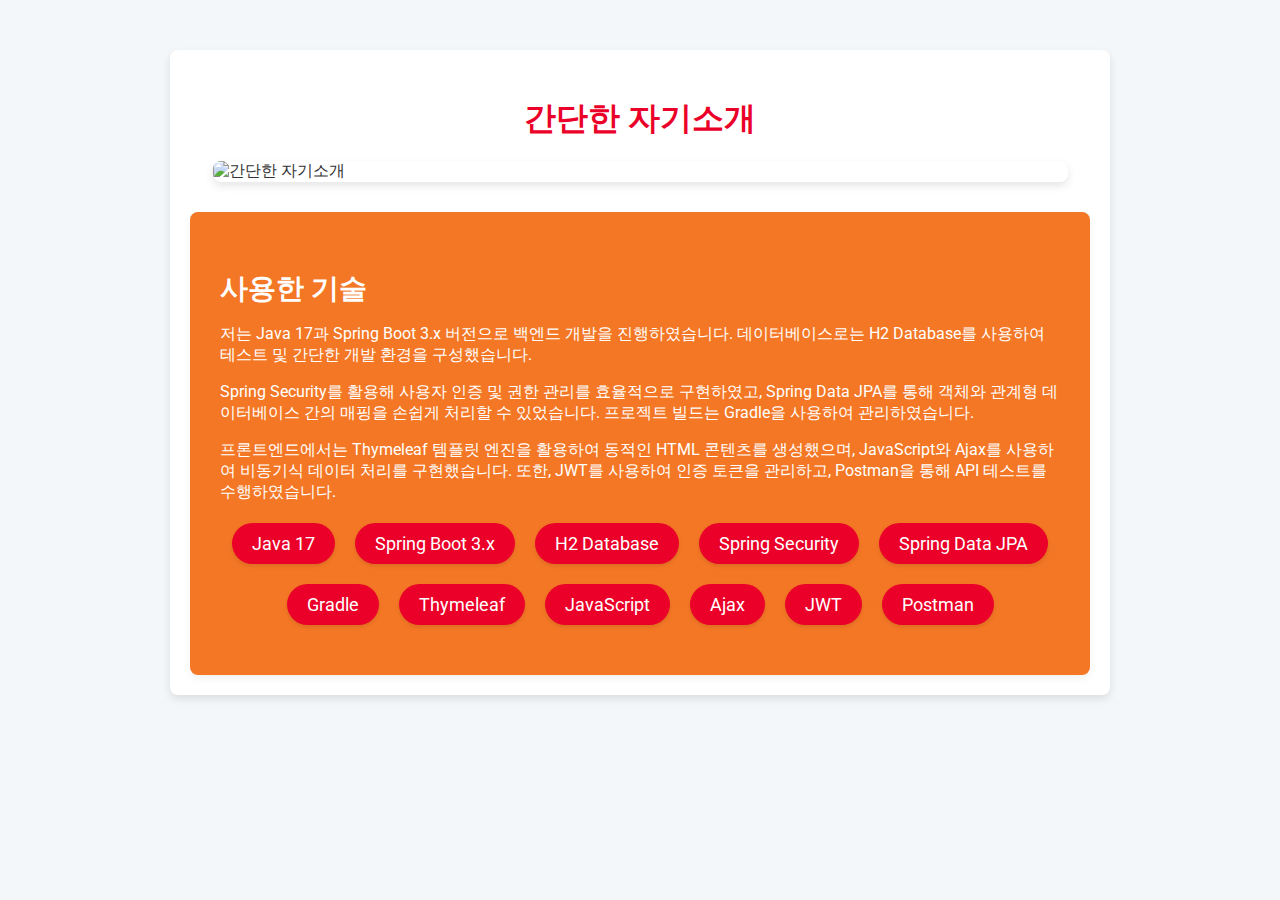
==== src/main/resources/templates/Index.html @ 05d1b949 "📄 docs: Index.html" ====
<!DOCTYPE html>
<html xmlns:th="http://www.thymeleaf.org">
<head>
    <meta charset="UTF-8">
    <title>간단한 자기소개</title>
    <link rel="stylesheet" href="https://fonts.googleapis.com/css2?family=Roboto:wght@400;700&display=swap">
    <style>
        /* 기본 스타일 */
        body {
            font-family: 'Roboto', sans-serif;
            margin: 0;
            padding: 0;
            background-color: #f4f7fa;
            color: #333;
        }

        .profile-container {
            width: 80%;
            max-width: 900px;
            margin: 50px auto;
            padding: 20px;
            background-color: white;
            border-radius: 8px;
            box-shadow: 0 4px 8px rgba(0, 0, 0, 0.1);
            margin-bottom: 150px;
        }

        h2 {
            text-align: center;
            color: #EA0028; /* SK 색상 */
            font-size: 32px;
            margin-bottom: 20px;
        }

        .info-image {
            display: block;
            margin: 0 auto;
            max-width: 95%;
            height: auto;
            border-radius: 8px;
            box-shadow: 0 4px 8px rgba(0, 0, 0, 0.1);
        }

        .intro-section {
            background-color: #F47725; /* SK 색상 */
            color: white;
            padding: 30px;
            border-radius: 8px;
            box-shadow: 0 4px 8px rgba(0, 0, 0, 0.05);
            margin-top: 30px;
        }

        .intro-section h3 {
            font-size: 28px;
            margin-bottom: 15px;
        }

        .tech-stack {
            display: flex;
            flex-wrap: wrap;
            gap: 20px;
            justify-content: center;
            margin-top: 20px;
            margin-bottom: 20px;
        }

        .tech-item {
            background-color: #EA0028;
            color: white;
            padding: 10px 20px;
            border-radius: 25px;
            font-size: 18px;
            box-shadow: 0 2px 4px rgba(0, 0, 0, 0.1);
        }

        .tech-item:hover {
            background-color: #F47725;
            cursor: pointer;
        }
    </style>
</head>
<body>

<div th:replace="~{fragments/header}"></div>

<div class="profile-container">
    <h2>간단한 자기소개</h2>
    <img src="http://localhost:8080/images/info.png" alt="간단한 자기소개" class="info-image">

    <div class="intro-section">
        <h3>사용한 기술</h3>
        <p>저는 Java 17과 Spring Boot 3.x 버전으로 백엔드 개발을 진행하였습니다. 데이터베이스로는 H2 Database를 사용하여 테스트 및 간단한 개발 환경을 구성했습니다.</p>
        <p>Spring Security를 활용해 사용자 인증 및 권한 관리를 효율적으로 구현하였고, Spring Data JPA를 통해 객체와 관계형 데이터베이스 간의 매핑을 손쉽게 처리할 수 있었습니다. 프로젝트 빌드는 Gradle을 사용하여 관리하였습니다.</p>
        <p>프론트엔드에서는 Thymeleaf 템플릿 엔진을 활용하여 동적인 HTML 콘텐츠를 생성했으며, JavaScript와 Ajax를 사용하여 비동기식 데이터 처리를 구현했습니다. 또한, JWT를 사용하여 인증 토큰을 관리하고, Postman을 통해 API 테스트를 수행하였습니다.</p>

        <div class="tech-stack">
            <div class="tech-item">Java 17</div>
            <div class="tech-item">Spring Boot 3.x</div>
            <div class="tech-item">H2 Database</div>
            <div class="tech-item">Spring Security</div>
            <div class="tech-item">Spring Data JPA</div>
            <div class="tech-item">Gradle</div>
            <div class="tech-item">Thymeleaf</div>
            <div class="tech-item">JavaScript</div>
            <div class="tech-item">Ajax</div>
            <div class="tech-item">JWT</div>
            <div class="tech-item">Postman</div>
        </div>
    </div>
</div>

<div th:replace="~{fragments/footer}"></div>

</body>
</html>
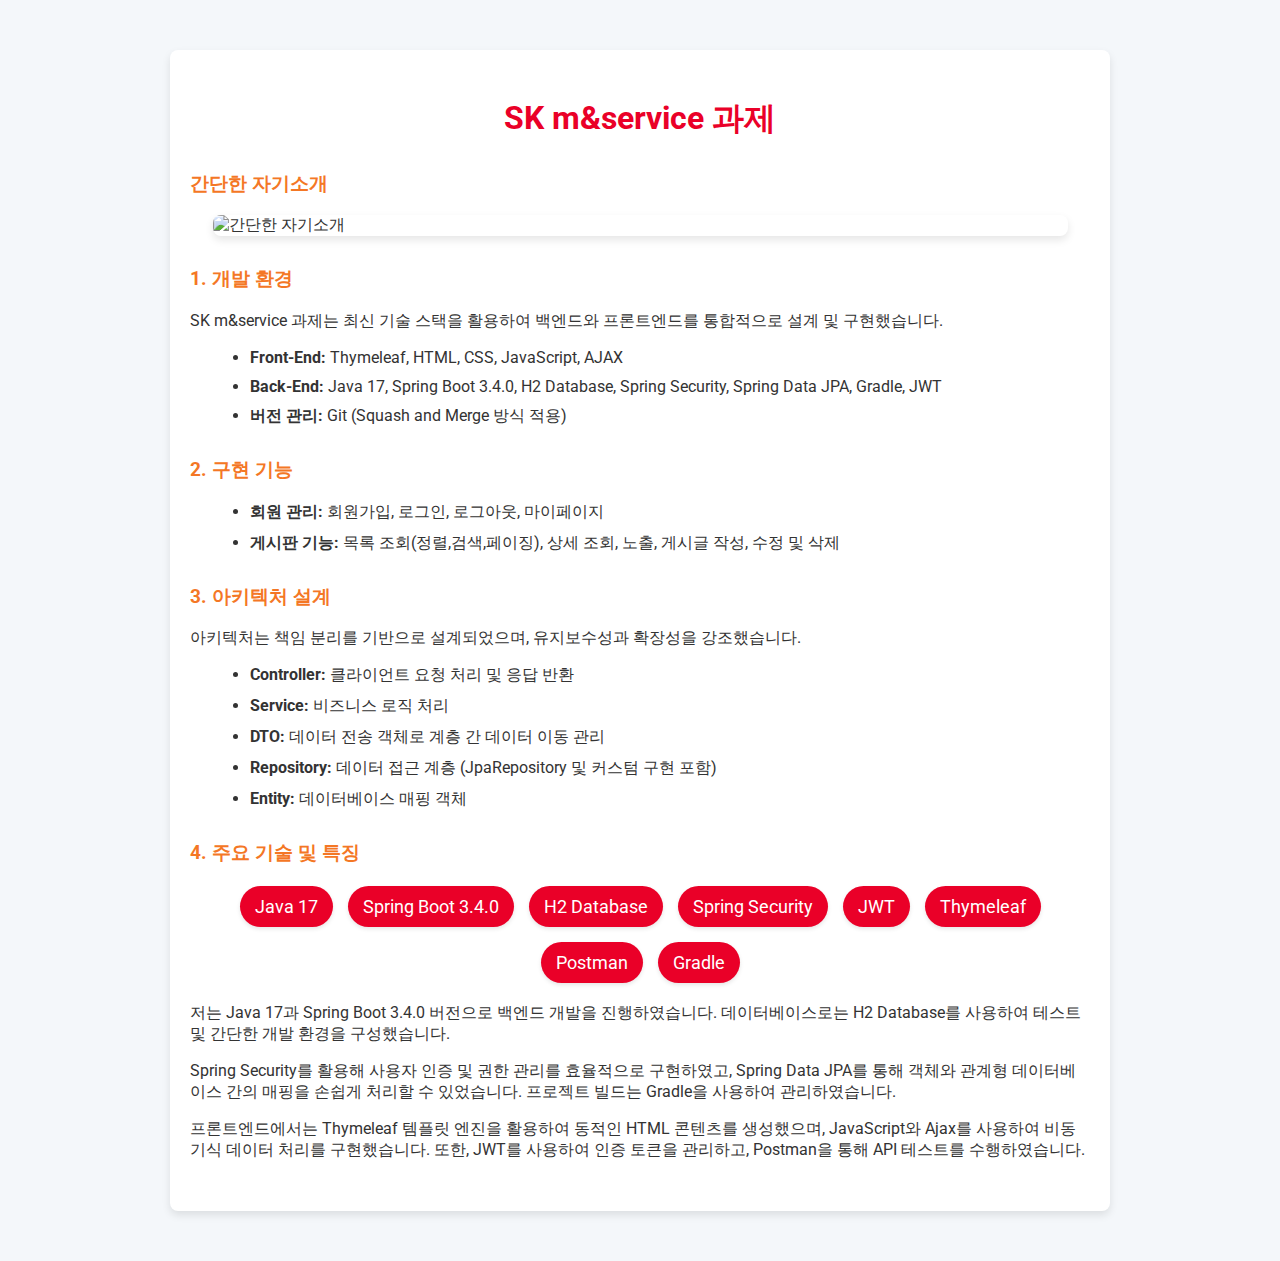
==== commit 100f4024: "📄 docs: Index.html" ====
--- a/src/main/resources/templates/Index.html
+++ b/src/main/resources/templates/Index.html
@@ -2,10 +2,9 @@
 <html xmlns:th="http://www.thymeleaf.org">
 <head>
     <meta charset="UTF-8">
-    <title>간단한 자기소개</title>
+    <title>SK m&service 과제</title>
     <link rel="stylesheet" href="https://fonts.googleapis.com/css2?family=Roboto:wght@400;700&display=swap">
     <style>
-        /* 기본 스타일 */
         body {
             font-family: 'Roboto', sans-serif;
             margin: 0;
@@ -22,16 +21,7 @@
             background-color: white;
             border-radius: 8px;
             box-shadow: 0 4px 8px rgba(0, 0, 0, 0.1);
-            margin-bottom: 150px;
         }
-
-        h2 {
-            text-align: center;
-            color: #EA0028; /* SK 색상 */
-            font-size: 32px;
-            margin-bottom: 20px;
-        }
-
         .info-image {
             display: block;
             margin: 0 auto;
@@ -41,75 +31,115 @@
             box-shadow: 0 4px 8px rgba(0, 0, 0, 0.1);
         }
 
-        .intro-section {
-            background-color: #F47725; /* SK 색상 */
-            color: white;
-            padding: 30px;
-            border-radius: 8px;
-            box-shadow: 0 4px 8px rgba(0, 0, 0, 0.05);
-            margin-top: 30px;
+        h2 {
+            text-align: center;
+            color: #EA0028;
+            font-size: 32px;
+            margin-bottom: 20px;
         }
 
-        .intro-section h3 {
-            font-size: 28px;
-            margin-bottom: 15px;
+        h3 {
+            margin-top: 30px;
+            color: #F47725;
         }
 
         .tech-stack {
             display: flex;
             flex-wrap: wrap;
-            gap: 20px;
+            gap: 15px;
             justify-content: center;
-            margin-top: 20px;
-            margin-bottom: 20px;
+            margin: 20px 0;
         }
 
         .tech-item {
             background-color: #EA0028;
             color: white;
-            padding: 10px 20px;
+            padding: 10px 15px;
             border-radius: 25px;
             font-size: 18px;
             box-shadow: 0 2px 4px rgba(0, 0, 0, 0.1);
+            text-align: center;
         }
 
-        .tech-item:hover {
-            background-color: #F47725;
-            cursor: pointer;
+        .content-section {
+            margin: 30px 0;
+        }
+
+        .content-section ul {
+            margin-left: 20px;
+        }
+
+        .content-section li {
+            margin-bottom: 10px;
+        }
+
+        .code-block {
+            background-color: #f4f4f4;
+            padding: 10px;
+            border-left: 5px solid #EA0028;
+            border-radius: 5px;
+            font-family: monospace;
+            white-space: pre-wrap;
+            margin: 20px 0;
         }
     </style>
 </head>
 <body>
 
-<div th:replace="~{fragments/header}"></div>
+<div class="profile-container">
+    <h2>SK m&service 과제</h2>
 
-<div class="profile-container">
-    <h2>간단한 자기소개</h2>
+    <h3>간단한 자기소개</h3>
     <img src="http://localhost:8080/images/info.png" alt="간단한 자기소개" class="info-image">
 
-    <div class="intro-section">
-        <h3>사용한 기술</h3>
-        <p>저는 Java 17과 Spring Boot 3.x 버전으로 백엔드 개발을 진행하였습니다. 데이터베이스로는 H2 Database를 사용하여 테스트 및 간단한 개발 환경을 구성했습니다.</p>
+
+    <div class="content-section">
+        <h3>1. 개발 환경</h3>
+        <p>SK m&service 과제는 최신 기술 스택을 활용하여 백엔드와 프론트엔드를 통합적으로 설계 및 구현했습니다.</p>
+        <ul>
+            <li><strong>Front-End:</strong> Thymeleaf, HTML, CSS, JavaScript, AJAX</li>
+            <li><strong>Back-End:</strong> Java 17, Spring Boot 3.4.0, H2 Database, Spring Security, Spring Data JPA, Gradle, JWT</li>
+            <li><strong>버전 관리:</strong> Git (Squash and Merge 방식 적용)</li>
+        </ul>
+    </div>
+
+    <div class="content-section">
+        <h3>2. 구현 기능</h3>
+        <ul>
+            <li><strong>회원 관리:</strong> 회원가입, 로그인, 로그아웃, 마이페이지</li>
+            <li><strong>게시판 기능:</strong> 목록 조회(정렬,검색,페이징), 상세 조회, 노출, 게시글 작성, 수정 및 삭제</li>
+        </ul>
+    </div>
+
+    <div class="content-section">
+        <h3>3. 아키텍처 설계</h3>
+        <p>아키텍처는 책임 분리를 기반으로 설계되었으며, 유지보수성과 확장성을 강조했습니다.</p>
+        <ul>
+            <li><strong>Controller:</strong> 클라이언트 요청 처리 및 응답 반환</li>
+            <li><strong>Service:</strong> 비즈니스 로직 처리</li>
+            <li><strong>DTO:</strong> 데이터 전송 객체로 계층 간 데이터 이동 관리</li>
+            <li><strong>Repository:</strong> 데이터 접근 계층 (JpaRepository 및 커스텀 구현 포함)</li>
+            <li><strong>Entity:</strong> 데이터베이스 매핑 객체</li>
+        </ul>
+    </div>
+
+    <div class="content-section">
+        <h3>4. 주요 기술 및 특징</h3>
+        <div class="tech-stack">
+            <div class="tech-item">Java 17</div>
+            <div class="tech-item">Spring Boot 3.4.0</div>
+            <div class="tech-item">H2 Database</div>
+            <div class="tech-item">Spring Security</div>
+            <div class="tech-item">JWT</div>
+            <div class="tech-item">Thymeleaf</div>
+            <div class="tech-item">Postman</div>
+            <div class="tech-item">Gradle</div>
+        </div>
+        <p>저는 Java 17과 Spring Boot 3.4.0 버전으로 백엔드 개발을 진행하였습니다. 데이터베이스로는 H2 Database를 사용하여 테스트 및 간단한 개발 환경을 구성했습니다.</p>
         <p>Spring Security를 활용해 사용자 인증 및 권한 관리를 효율적으로 구현하였고, Spring Data JPA를 통해 객체와 관계형 데이터베이스 간의 매핑을 손쉽게 처리할 수 있었습니다. 프로젝트 빌드는 Gradle을 사용하여 관리하였습니다.</p>
         <p>프론트엔드에서는 Thymeleaf 템플릿 엔진을 활용하여 동적인 HTML 콘텐츠를 생성했으며, JavaScript와 Ajax를 사용하여 비동기식 데이터 처리를 구현했습니다. 또한, JWT를 사용하여 인증 토큰을 관리하고, Postman을 통해 API 테스트를 수행하였습니다.</p>
-
-        <div class="tech-stack">
-            <div class="tech-item">Java 17</div>
-            <div class="tech-item">Spring Boot 3.x</div>
-            <div class="tech-item">H2 Database</div>
-            <div class="tech-item">Spring Security</div>
-            <div class="tech-item">Spring Data JPA</div>
-            <div class="tech-item">Gradle</div>
-            <div class="tech-item">Thymeleaf</div>
-            <div class="tech-item">JavaScript</div>
-            <div class="tech-item">Ajax</div>
-            <div class="tech-item">JWT</div>
-            <div class="tech-item">Postman</div>
-        </div>
     </div>
 </div>
 
-<div th:replace="~{fragments/footer}"></div>
-
 </body>
 </html>
